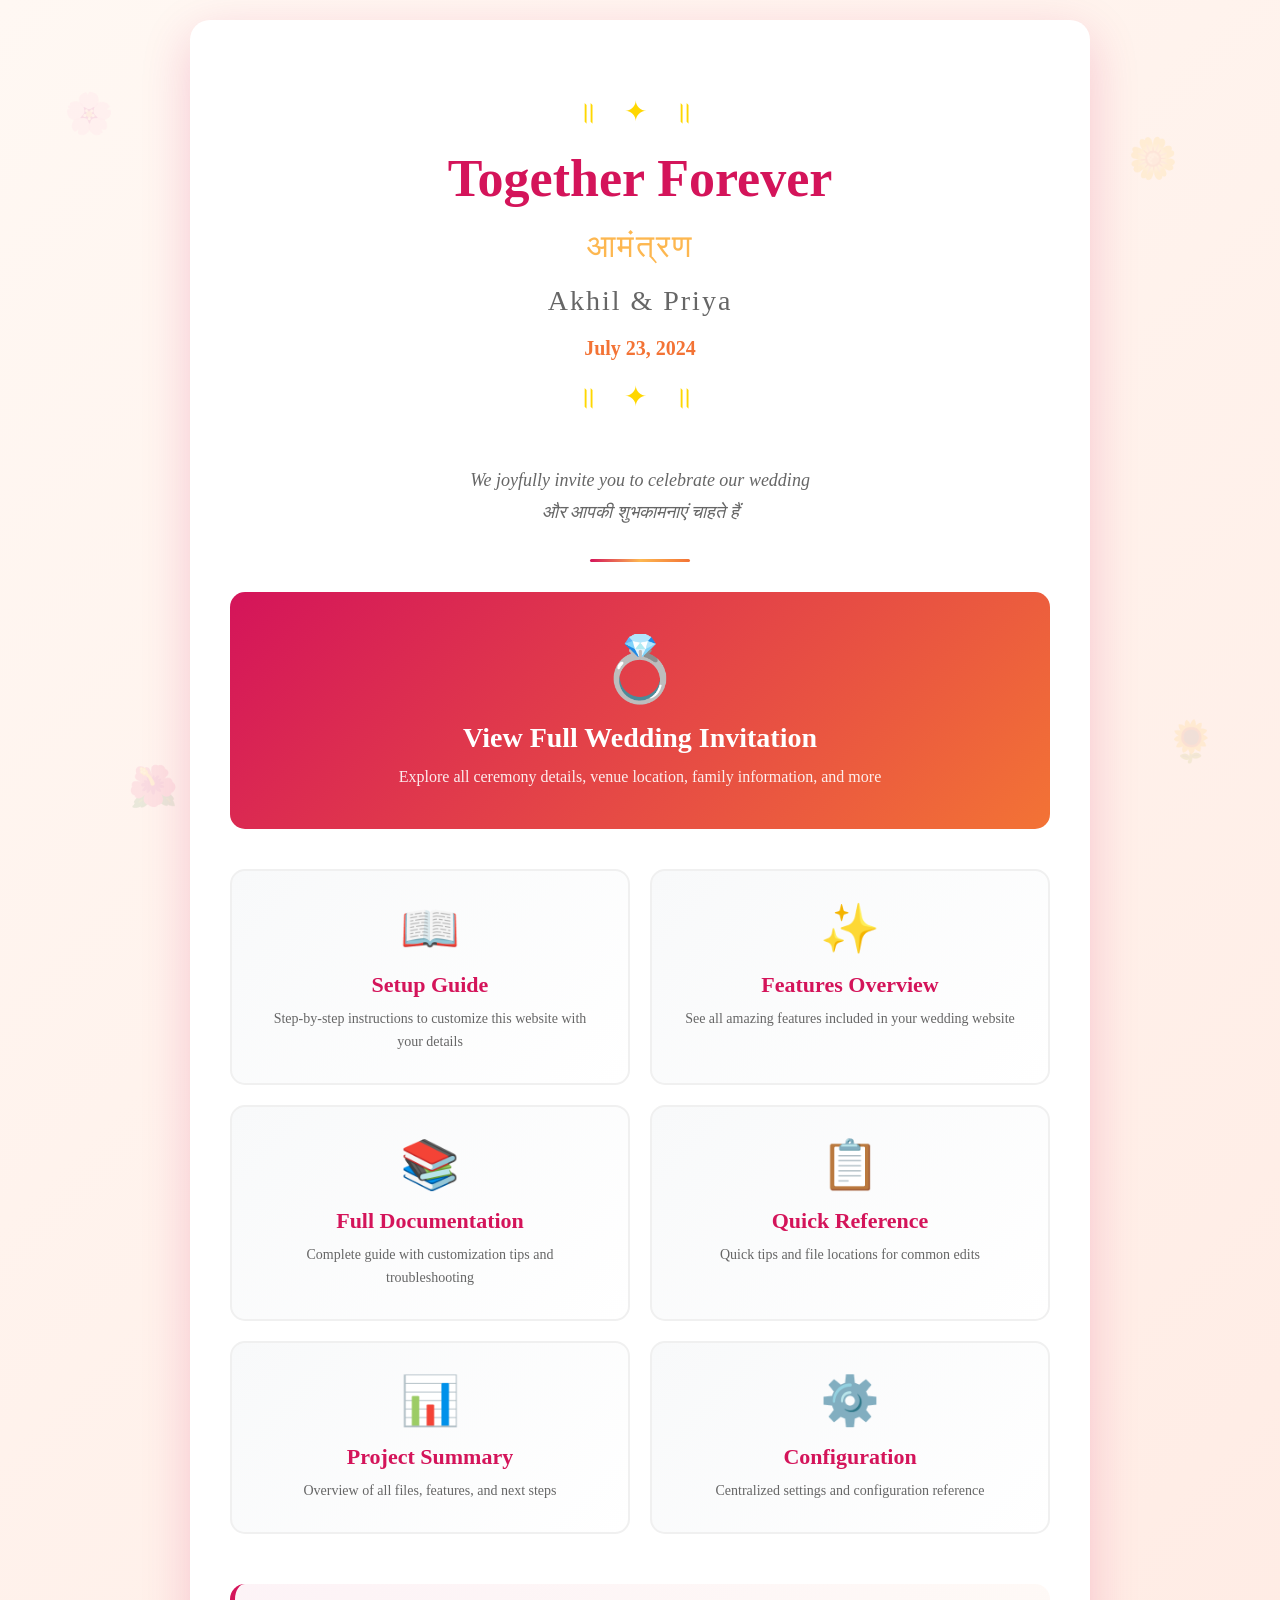
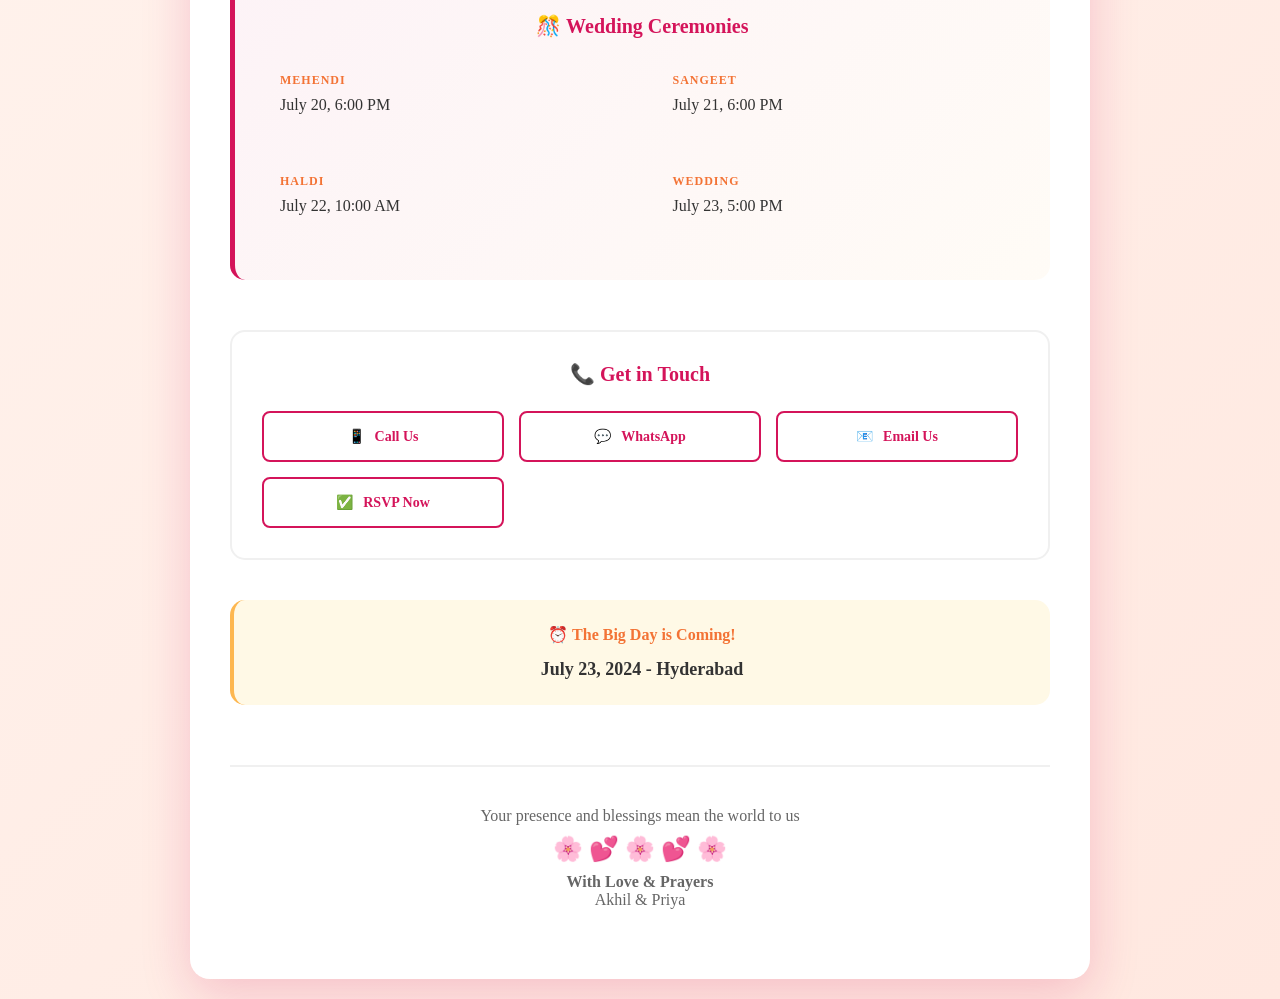
==== links.html @ 11f63180 "Add final link landing page with all navigation" ====
<!DOCTYPE html>
<html lang="en">
<head>
    <meta charset="UTF-8">
    <meta name="viewport" content="width=device-width, initial-scale=1.0">
    <title>Akhil & Priya - Wedding Invitation</title>
    <style>
        * {
            margin: 0;
            padding: 0;
            box-sizing: border-box;
        }

        body {
            font-family: 'Georgia', 'Garamond', serif;
            background: linear-gradient(135deg, #FFF8F3 0%, #FFE8E0 100%);
            min-height: 100vh;
            display: flex;
            align-items: center;
            justify-content: center;
            padding: 20px;
            overflow-x: hidden;
        }

        .container {
            max-width: 900px;
            width: 100%;
            background: white;
            border-radius: 20px;
            box-shadow: 0 15px 50px rgba(212, 20, 90, 0.2);
            padding: 60px 40px;
            text-align: center;
        }

        .header {
            margin-bottom: 50px;
        }

        .ornament {
            font-size: 28px;
            color: #FFD700;
            letter-spacing: 10px;
            margin: 15px 0;
        }

        h1 {
            font-size: 52px;
            color: #D4145A;
            margin: 20px 0;
            font-weight: bold;
        }

        .subtitle {
            font-size: 32px;
            color: #FDB750;
            margin: 10px 0;
            letter-spacing: 2px;
        }

        .names {
            font-size: 28px;
            color: #666;
            margin: 20px 0;
            letter-spacing: 2px;
        }

        .date {
            font-size: 20px;
            color: #F37335;
            margin: 20px 0;
            font-weight: bold;
        }

        .divider {
            width: 100px;
            height: 3px;
            background: linear-gradient(90deg, #D4145A, #FDB750, #F37335);
            margin: 30px auto;
            border-radius: 2px;
        }

        .description {
            color: #666;
            font-size: 18px;
            line-height: 1.8;
            margin: 30px 0;
            font-style: italic;
        }

        .links-grid {
            display: grid;
            grid-template-columns: repeat(auto-fit, minmax(280px, 1fr));
            gap: 20px;
            margin: 50px 0;
        }

        .link-card {
            background: linear-gradient(135deg, #f8f9fa 0%, #ffffff 100%);
            padding: 30px;
            border-radius: 15px;
            border: 2px solid #f0f0f0;
            transition: all 0.3s ease;
            text-decoration: none;
            color: inherit;
            cursor: pointer;
            display: block;
        }

        .link-card:hover {
            transform: translateY(-10px);
            box-shadow: 0 15px 30px rgba(212, 20, 90, 0.2);
            border-color: #D4145A;
        }

        .link-icon {
            font-size: 48px;
            margin-bottom: 15px;
            display: block;
        }

        .link-title {
            font-size: 22px;
            color: #D4145A;
            font-weight: bold;
            margin-bottom: 10px;
        }

        .link-desc {
            font-size: 14px;
            color: #666;
            line-height: 1.6;
        }

        .primary-link {
            grid-column: 1 / -1;
            background: linear-gradient(135deg, #D4145A 0%, #F37335 100%);
            color: white;
            padding: 40px;
            border: none;
        }

        .primary-link:hover {
            box-shadow: 0 20px 40px rgba(212, 20, 90, 0.3);
            transform: translateY(-8px);
        }

        .primary-link .link-title {
            color: white;
            font-size: 28px;
        }

        .primary-link .link-desc {
            color: rgba(255, 255, 255, 0.9);
            font-size: 16px;
        }

        .primary-link .link-icon {
            font-size: 64px;
        }

        .wedding-details {
            background: linear-gradient(135deg, rgba(212, 20, 90, 0.05) 0%, rgba(253, 183, 80, 0.05) 100%);
            padding: 30px;
            border-radius: 15px;
            margin: 50px 0;
            border-left: 5px solid #D4145A;
        }

        .wedding-details h3 {
            color: #D4145A;
            margin-bottom: 15px;
            font-size: 20px;
        }

        .detail-row {
            display: grid;
            grid-template-columns: 1fr 1fr;
            gap: 30px;
            margin: 20px 0;
            text-align: left;
        }

        .detail-item {
            padding: 15px;
        }

        .detail-label {
            color: #F37335;
            font-weight: bold;
            font-size: 12px;
            text-transform: uppercase;
            letter-spacing: 1px;
            margin-bottom: 8px;
        }

        .detail-value {
            color: #333;
            font-size: 16px;
        }

        .contact-section {
            background: white;
            padding: 30px;
            border-radius: 15px;
            margin: 40px 0;
            border: 2px solid #f0f0f0;
        }

        .contact-section h3 {
            color: #D4145A;
            margin-bottom: 25px;
            font-size: 20px;
        }

        .contact-buttons {
            display: grid;
            grid-template-columns: repeat(auto-fit, minmax(200px, 1fr));
            gap: 15px;
        }

        .contact-btn {
            padding: 15px 25px;
            border: 2px solid #D4145A;
            background: white;
            color: #D4145A;
            border-radius: 8px;
            text-decoration: none;
            font-weight: bold;
            cursor: pointer;
            transition: all 0.3s ease;
            display: inline-flex;
            align-items: center;
            justify-content: center;
            gap: 10px;
            font-size: 14px;
        }

        .contact-btn:hover {
            background: #D4145A;
            color: white;
            transform: translateY(-3px);
            box-shadow: 0 5px 15px rgba(212, 20, 90, 0.2);
        }

        .countdown {
            background: #FFF9E6;
            padding: 25px;
            border-radius: 15px;
            border-left: 4px solid #FDB750;
            margin: 40px 0;
        }

        .countdown h4 {
            color: #F37335;
            margin-bottom: 15px;
        }

        .countdown-text {
            font-size: 18px;
            color: #333;
            font-weight: bold;
        }

        .footer {
            margin-top: 60px;
            padding-top: 30px;
            border-top: 2px solid #f0f0f0;
            color: #666;
        }

        .footer-text {
            font-size: 16px;
            margin: 10px 0;
        }

        .footer-emoji {
            font-size: 24px;
            margin: 10px 0;
        }

        .flower-animation {
            position: fixed;
            top: 0;
            left: 0;
            width: 100%;
            height: 100%;
            pointer-events: none;
            z-index: 0;
            overflow: hidden;
        }

        .flower {
            position: absolute;
            font-size: 40px;
            opacity: 0.1;
            animation: float 6s ease-in-out infinite;
        }

        .flower-1 { left: 5%; top: 10%; animation-delay: 0s; }
        .flower-2 { right: 8%; top: 15%; animation-delay: 2s; }
        .flower-3 { left: 10%; bottom: 10%; animation-delay: 4s; }
        .flower-4 { right: 5%; bottom: 15%; animation-delay: 1s; }
        .flower-5 { left: 50%; top: 5%; animation-delay: 3s; }

        @keyframes float {
            0%, 100% { transform: translateY(0px) rotate(0deg); }
            50% { transform: translateY(-30px) rotate(180deg); }
        }

        .container {
            position: relative;
            z-index: 1;
        }

        @media (max-width: 768px) {
            .container {
                padding: 40px 25px;
            }

            h1 {
                font-size: 36px;
            }

            .subtitle {
                font-size: 24px;
            }

            .names {
                font-size: 22px;
            }

            .links-grid {
                grid-template-columns: 1fr;
            }

            .primary-link {
                padding: 30px 20px;
            }

            .detail-row {
                grid-template-columns: 1fr;
                gap: 0;
            }

            .contact-buttons {
                grid-template-columns: 1fr;
            }
        }

        @media (max-width: 480px) {
            .container {
                padding: 30px 20px;
                border-radius: 15px;
            }

            h1 {
                font-size: 28px;
            }

            .subtitle {
                font-size: 20px;
            }

            .names {
                font-size: 18px;
            }

            .ornament {
                font-size: 20px;
                letter-spacing: 5px;
            }
        }
    </style>
</head>
<body>
    <div class="flower-animation">
        <div class="flower flower-1">🌸</div>
        <div class="flower flower-2">🌼</div>
        <div class="flower flower-3">🌺</div>
        <div class="flower flower-4">🌻</div>
        <div class="flower flower-5">🌷</div>
    </div>

    <div class="container">
        <div class="header">
            <div class="ornament">॥ ✦ ॥</div>
            <h1>Together Forever</h1>
            <div class="subtitle">आमंत्रण</div>
            <div class="names">Akhil & Priya</div>
            <div class="date">July 23, 2024</div>
            <div class="ornament">॥ ✦ ॥</div>
        </div>

        <div class="description">
            We joyfully invite you to celebrate our wedding<br>
            और आपकी शुभकामनाएं चाहते हैं
        </div>

        <div class="divider"></div>

        <!-- Main Wedding Invitation -->
        <a href="index.html" class="link-card primary-link">
            <span class="link-icon">💍</span>
            <div class="link-title">View Full Wedding Invitation</div>
            <div class="link-desc">Explore all ceremony details, venue location, family information, and more</div>
        </a>

        <!-- Other Links -->
        <div class="links-grid" style="margin-top: 40px;">
            <a href="setup-guide.html" class="link-card">
                <span class="link-icon">📖</span>
                <div class="link-title">Setup Guide</div>
                <div class="link-desc">Step-by-step instructions to customize this website with your details</div>
            </a>

            <a href="features-overview.html" class="link-card">
                <span class="link-icon">✨</span>
                <div class="link-title">Features Overview</div>
                <div class="link-desc">See all amazing features included in your wedding website</div>
            </a>

            <a href="README.md" class="link-card" target="_blank">
                <span class="link-icon">📚</span>
                <div class="link-title">Full Documentation</div>
                <div class="link-desc">Complete guide with customization tips and troubleshooting</div>
            </a>

            <a href="QUICK_REFERENCE.txt" class="link-card" target="_blank">
                <span class="link-icon">📋</span>
                <div class="link-title">Quick Reference</div>
                <div class="link-desc">Quick tips and file locations for common edits</div>
            </a>

            <a href="PROJECT_SUMMARY.md" class="link-card" target="_blank">
                <span class="link-icon">📊</span>
                <div class="link-title">Project Summary</div>
                <div class="link-desc">Overview of all files, features, and next steps</div>
            </a>

            <a href="config.js" class="link-card" target="_blank">
                <span class="link-icon">⚙️</span>
                <div class="link-title">Configuration</div>
                <div class="link-desc">Centralized settings and configuration reference</div>
            </a>
        </div>

        <!-- Wedding Details -->
        <div class="wedding-details">
            <h3>🎊 Wedding Ceremonies</h3>
            <div class="detail-row">
                <div class="detail-item">
                    <div class="detail-label">Mehendi</div>
                    <div class="detail-value">July 20, 6:00 PM</div>
                </div>
                <div class="detail-item">
                    <div class="detail-label">Sangeet</div>
                    <div class="detail-value">July 21, 6:00 PM</div>
                </div>
                <div class="detail-item">
                    <div class="detail-label">Haldi</div>
                    <div class="detail-value">July 22, 10:00 AM</div>
                </div>
                <div class="detail-item">
                    <div class="detail-label">Wedding</div>
                    <div class="detail-value">July 23, 5:00 PM</div>
                </div>
            </div>
        </div>

        <!-- Contact Section -->
        <div class="contact-section">
            <h3>📞 Get in Touch</h3>
            <div class="contact-buttons">
                <a href="tel:+919876543210" class="contact-btn">
                    <span>📱</span> Call Us
                </a>
                <a href="https://wa.me/919876543210?text=Hello%20Akhil%20and%20Priya" class="contact-btn" target="_blank">
                    <span>💬</span> WhatsApp
                </a>
                <a href="mailto:akhil.priya@email.com" class="contact-btn">
                    <span>📧</span> Email Us
                </a>
                <a href="https://forms.gle/your-rsvp-form-link" class="contact-btn" target="_blank">
                    <span>✅</span> RSVP Now
                </a>
            </div>
        </div>

        <!-- Countdown -->
        <div class="countdown">
            <h4>⏰ The Big Day is Coming!</h4>
            <div class="countdown-text">
                July 23, 2024 - Hyderabad
            </div>
        </div>

        <!-- Footer -->
        <div class="footer">
            <div class="footer-text">
                Your presence and blessings mean the world to us
            </div>
            <div class="footer-emoji">
                🌸 💕 🌸 💕 🌸
            </div>
            <div class="footer-text">
                <strong>With Love & Prayers</strong><br>
                Akhil & Priya
            </div>
        </div>
    </div>

    <script>
        // Update contact links with actual details
        document.addEventListener('DOMContentLoaded', function() {
            // You can update these with your actual contact details
            const phone = "9876543210";
            const email = "akhil.priya@email.com";
            
            // Update phone links
            const callBtn = document.querySelector('a[href*="tel:"]');
            if(callBtn) callBtn.href = `tel:+91${phone}`;
            
            const whatsappBtn = document.querySelector('a[href*="wa.me"]');
            if(whatsappBtn) whatsappBtn.href = `https://wa.me/91${phone}?text=Hello%20Akhil%20and%20Priya`;
            
            const emailBtn = document.querySelector('a[href*="mailto:"]');
            if(emailBtn) emailBtn.href = `mailto:${email}`;
        });
    </script>
</body>
</html>
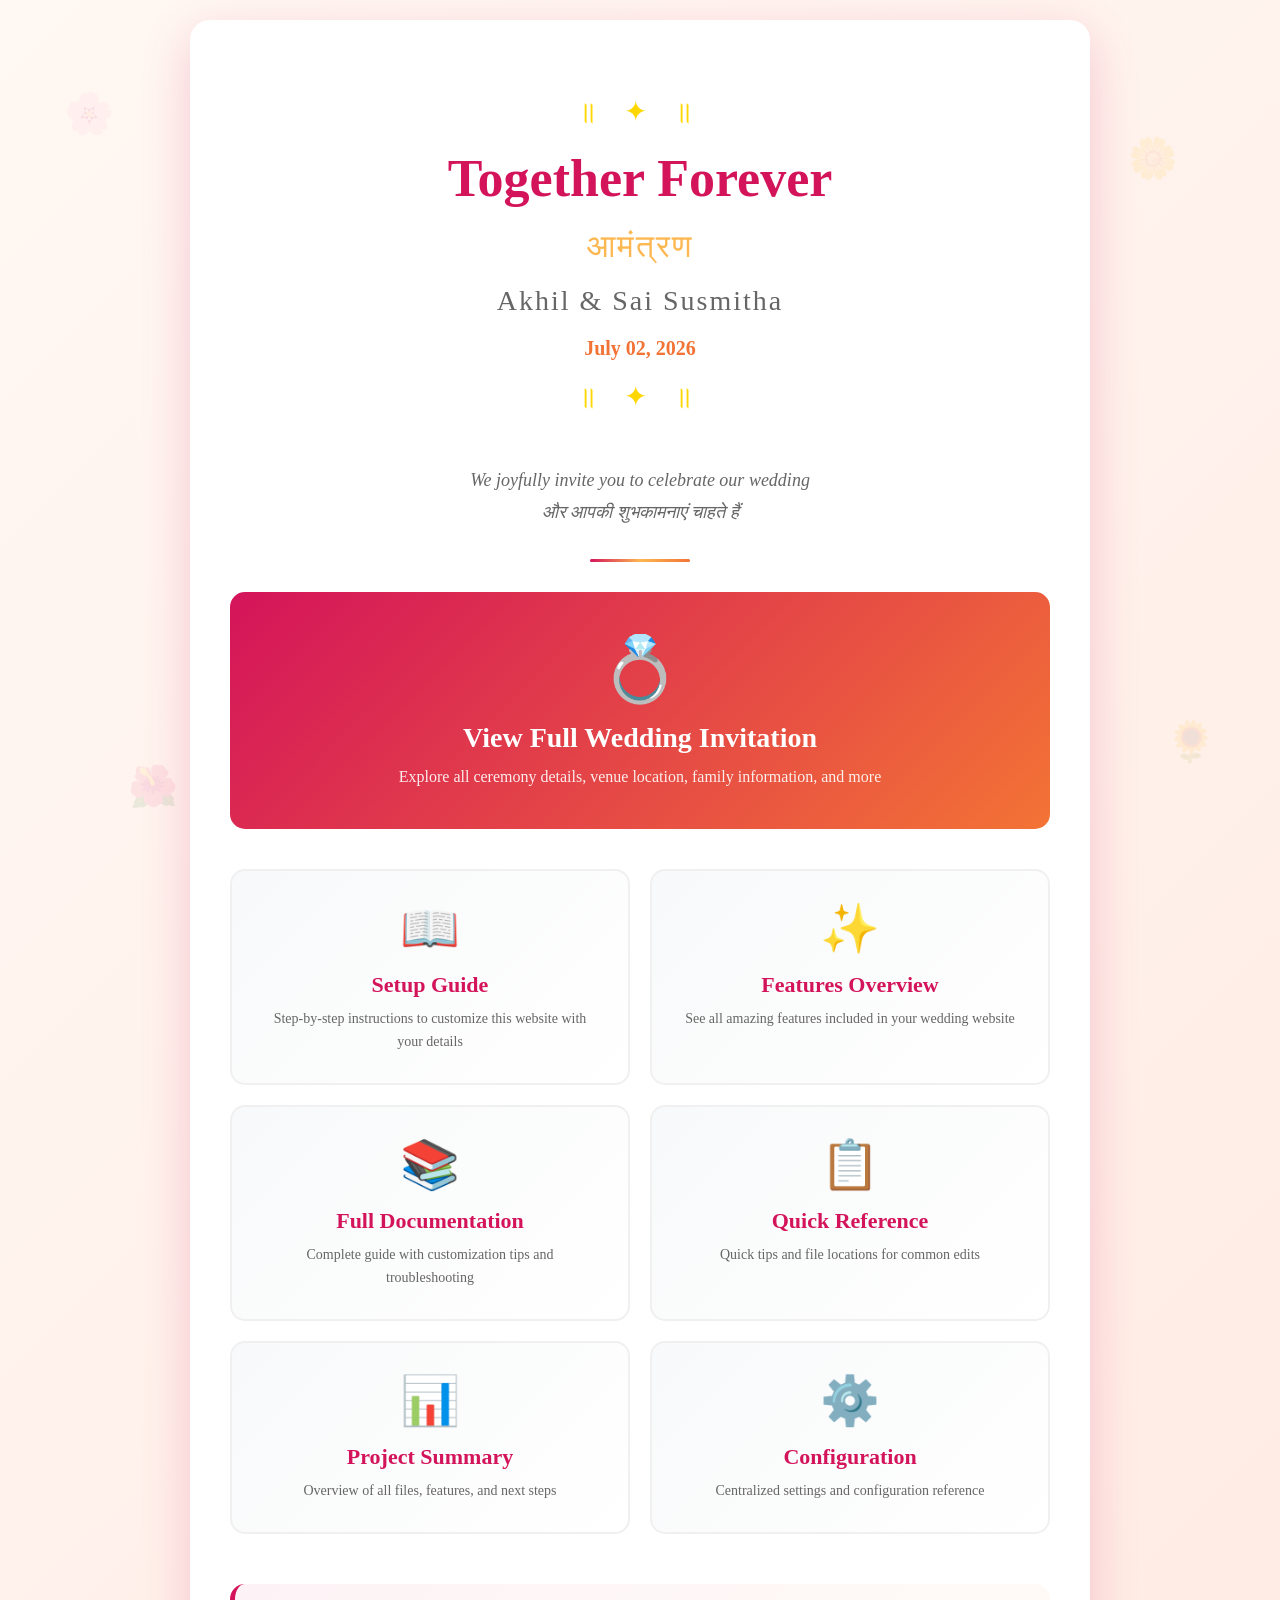
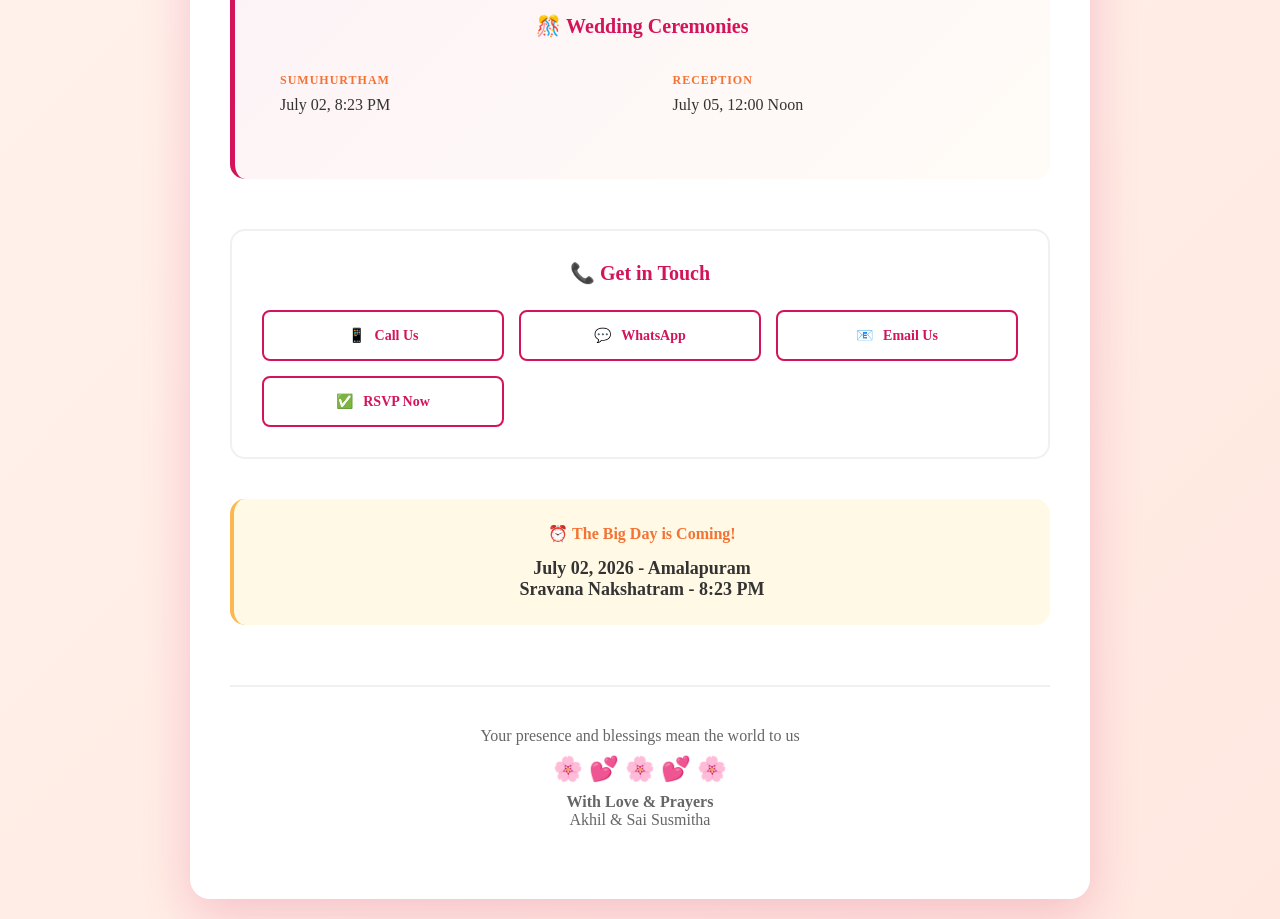
==== commit 91151f72: "Update with actual wedding details - Akhil & Sai Susmitha, July 02 2026" ====
--- a/links.html
+++ b/links.html
@@ -386,8 +386,8 @@
             <div class="ornament">॥ ✦ ॥</div>
             <h1>Together Forever</h1>
             <div class="subtitle">आमंत्रण</div>
-            <div class="names">Akhil & Priya</div>
-            <div class="date">July 23, 2024</div>
+            <div class="names">Akhil & Sai Susmitha</div>
+            <div class="date">July 02, 2026</div>
             <div class="ornament">॥ ✦ ॥</div>
         </div>
 
@@ -449,20 +449,12 @@
             <h3>🎊 Wedding Ceremonies</h3>
             <div class="detail-row">
                 <div class="detail-item">
-                    <div class="detail-label">Mehendi</div>
-                    <div class="detail-value">July 20, 6:00 PM</div>
+                    <div class="detail-label">Sumuhurtham</div>
+                    <div class="detail-value">July 02, 8:23 PM</div>
                 </div>
                 <div class="detail-item">
-                    <div class="detail-label">Sangeet</div>
-                    <div class="detail-value">July 21, 6:00 PM</div>
-                </div>
-                <div class="detail-item">
-                    <div class="detail-label">Haldi</div>
-                    <div class="detail-value">July 22, 10:00 AM</div>
-                </div>
-                <div class="detail-item">
-                    <div class="detail-label">Wedding</div>
-                    <div class="detail-value">July 23, 5:00 PM</div>
+                    <div class="detail-label">Reception</div>
+                    <div class="detail-value">July 05, 12:00 Noon</div>
                 </div>
             </div>
         </div>
@@ -490,7 +482,8 @@
         <div class="countdown">
             <h4>⏰ The Big Day is Coming!</h4>
             <div class="countdown-text">
-                July 23, 2024 - Hyderabad
+                July 02, 2026 - Amalapuram<br>
+                Sravana Nakshatram - 8:23 PM
             </div>
         </div>
 
@@ -504,7 +497,7 @@
             </div>
             <div class="footer-text">
                 <strong>With Love & Prayers</strong><br>
-                Akhil & Priya
+                Akhil & Sai Susmitha
             </div>
         </div>
     </div>
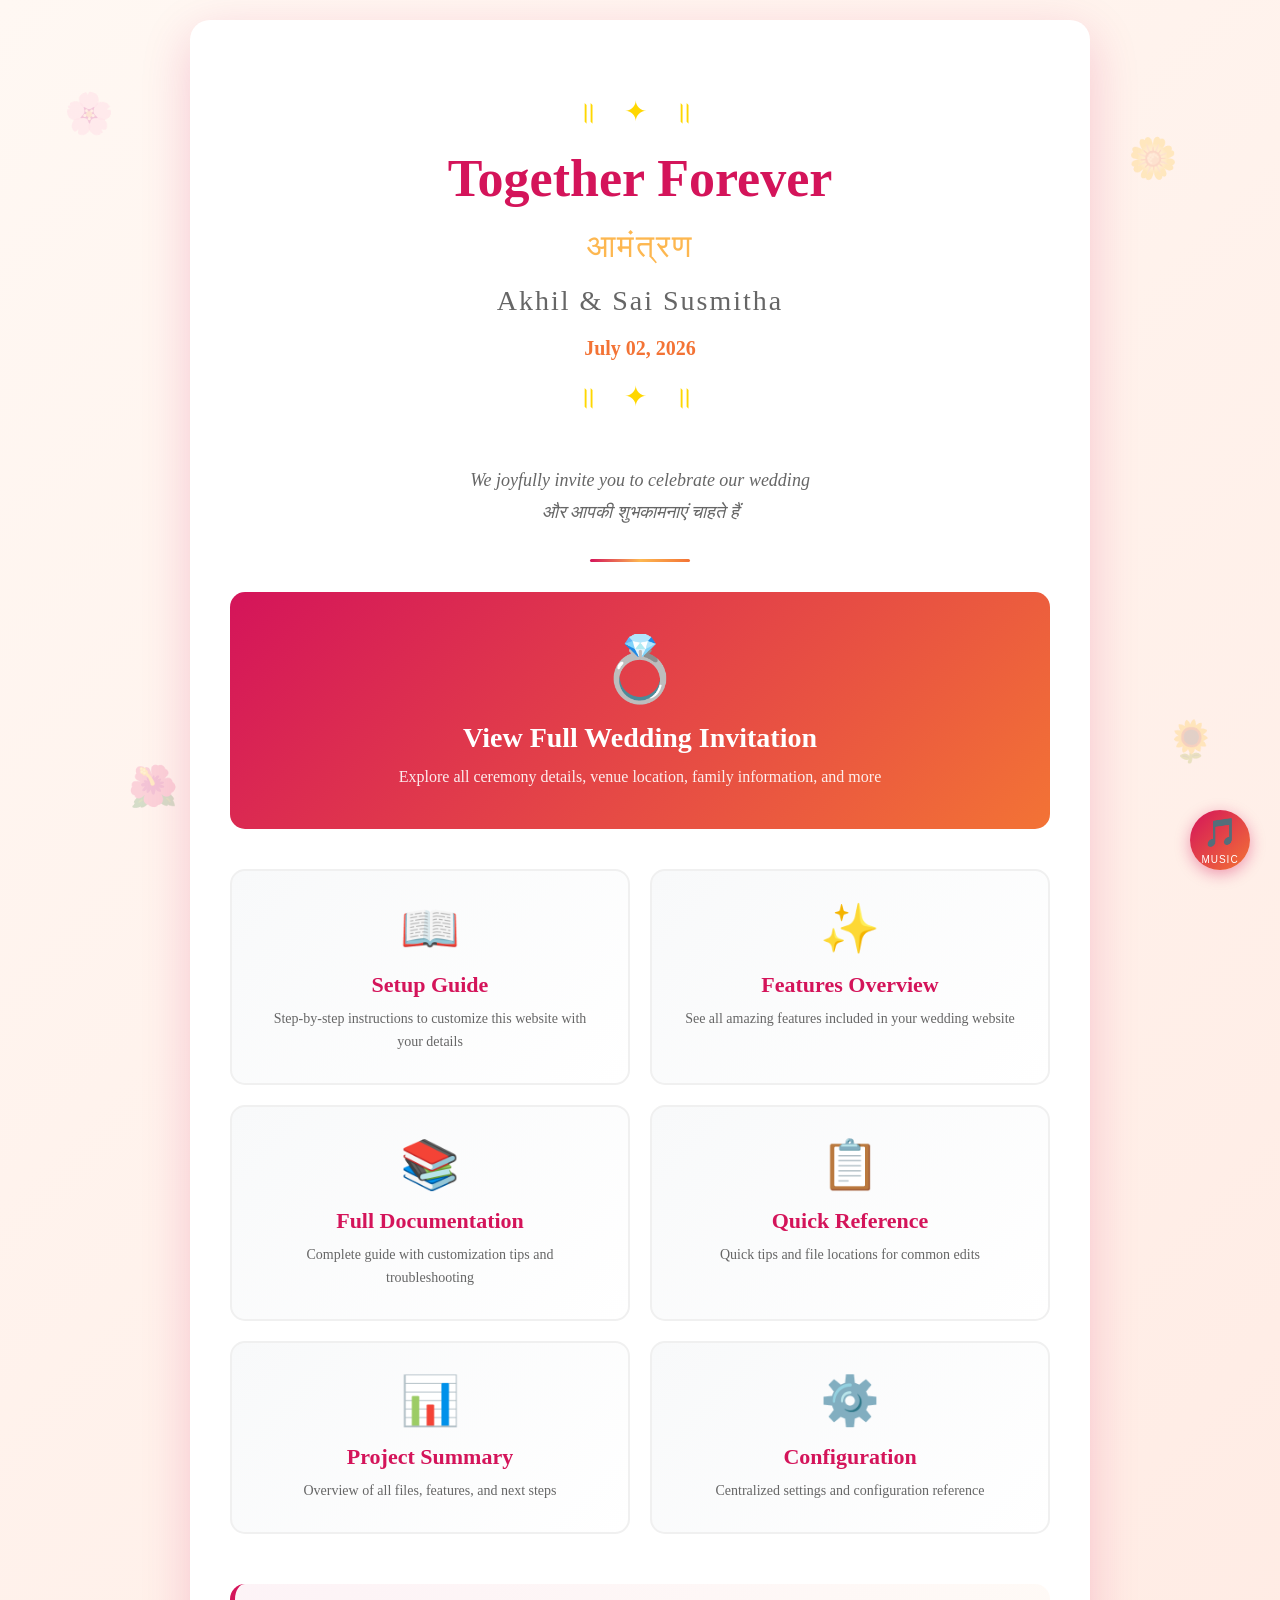
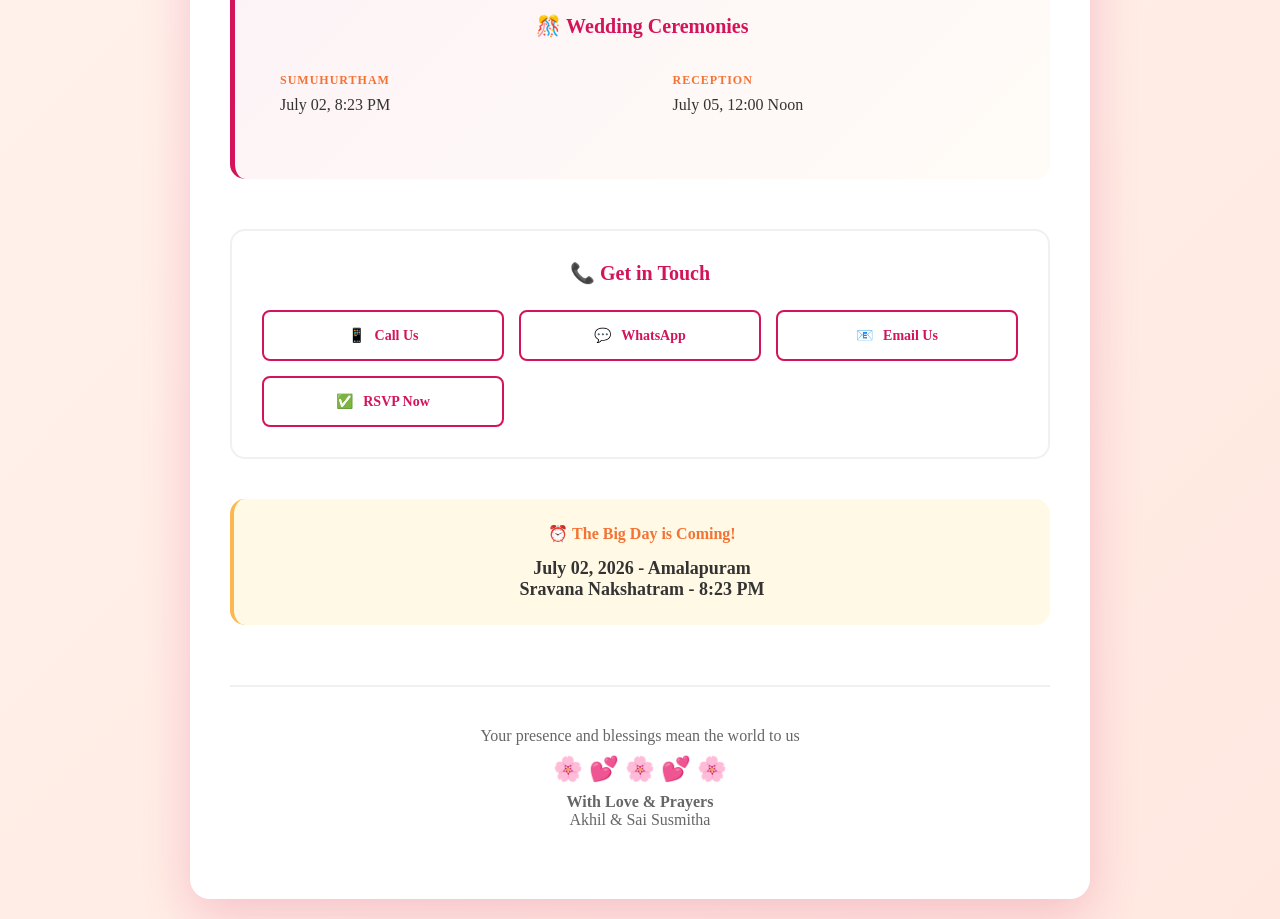
==== commit d462add9: "Add beautiful animations and background music player" ====
--- a/links.html
+++ b/links.html
@@ -3,7 +3,7 @@
 <head>
     <meta charset="UTF-8">
     <meta name="viewport" content="width=device-width, initial-scale=1.0">
-    <title>Akhil & Priya - Wedding Invitation</title>
+    <title>Akhil & Sai Susmitha - Wedding Invitation</title>
     <style>
         * {
             margin: 0;
@@ -370,9 +370,110 @@
                 letter-spacing: 5px;
             }
         }
+
+        /* Music Player */
+        .music-player {
+            position: fixed;
+            bottom: 30px;
+            right: 30px;
+            z-index: 999;
+        }
+
+        .music-btn {
+            width: 60px;
+            height: 60px;
+            border-radius: 50%;
+            background: linear-gradient(135deg, #D4145A, #F37335);
+            color: white;
+            border: none;
+            font-size: 24px;
+            cursor: pointer;
+            box-shadow: 0 4px 15px rgba(212, 20, 90, 0.4);
+            transition: all 0.3s ease;
+            display: flex;
+            align-items: center;
+            justify-content: center;
+            flex-direction: column;
+            gap: 5px;
+        }
+
+        .music-btn:hover {
+            transform: scale(1.1);
+            box-shadow: 0 6px 20px rgba(212, 20, 90, 0.6);
+        }
+
+        .music-btn.playing {
+            animation: musicBeat 0.6s ease-in-out infinite;
+        }
+
+        .music-icon {
+            font-size: 28px;
+        }
+
+        .music-text {
+            font-size: 10px;
+            text-transform: uppercase;
+            letter-spacing: 1px;
+        }
+
+        @keyframes musicBeat {
+            0%, 100% { transform: scale(1); }
+            50% { transform: scale(1.15); }
+        }
+
+        /* Confetti Animation */
+        #confetti-container {
+            position: fixed;
+            top: 0;
+            left: 0;
+            width: 100%;
+            height: 100%;
+            pointer-events: none;
+            z-index: 10;
+        }
+
+        .confetti-piece {
+            position: fixed;
+            width: 10px;
+            height: 10px;
+            pointer-events: none;
+            z-index: 999;
+        }
+
+        @keyframes confettiFall {
+            0% {
+                opacity: 1;
+                transform: translateY(-100px) rotate(0deg);
+            }
+            100% {
+                opacity: 0;
+                transform: translateY(100vh) rotate(720deg);
+            }
+        }
     </style>
 </head>
 <body>
+    <div class="flower-animation">
+        <div class="flower flower-1">🌸</div>
+        <div class="flower flower-2">🌼</div>
+        <div class="flower flower-3">🌺</div>
+        <div class="flower flower-4">🌻</div>
+        <div class="flower flower-5">🌷</div>
+    </div>
+
+    <!-- Music Player -->
+    <div class="music-player">
+        <button id="musicToggle" class="music-btn" title="Toggle Music">
+            <span class="music-icon">🎵</span>
+            <span class="music-text">Music</span>
+        </button>
+        <audio id="backgroundMusic" loop>
+            <source src="https://www.soundhelix.com/examples/mp3/SoundHelix-Song-1.mp3" type="audio/mpeg">
+        </audio>
+    </div>
+
+    <!-- Confetti Container -->
+    <div id="confetti-container"></div>
     <div class="flower-animation">
         <div class="flower flower-1">🌸</div>
         <div class="flower flower-2">🌼</div>
@@ -503,6 +604,80 @@
     </div>
 
     <script>
+        // Music Player Functionality
+        document.addEventListener('DOMContentLoaded', function() {
+            const musicBtn = document.getElementById('musicToggle');
+            const audio = document.getElementById('backgroundMusic');
+            let isPlaying = false;
+
+            if (musicBtn && audio) {
+                musicBtn.addEventListener('click', function() {
+                    if (isPlaying) {
+                        audio.pause();
+                        musicBtn.classList.remove('playing');
+                        isPlaying = false;
+                    } else {
+                        audio.play().catch(function(error) {
+                            console.log("Audio play failed:", error);
+                        });
+                        musicBtn.classList.add('playing');
+                        isPlaying = true;
+                    }
+                });
+
+                // Start music automatically with user interaction
+                document.addEventListener('click', function autoStart() {
+                    if (!isPlaying) {
+                        audio.play().catch(function(error) {
+                            console.log("Auto-play prevented by browser");
+                        });
+                        musicBtn.classList.add('playing');
+                        isPlaying = true;
+                        document.removeEventListener('click', autoStart);
+                    }
+                }, { once: true });
+            }
+        });
+
+        // Confetti Animation
+        function createConfetti() {
+            const container = document.getElementById('confetti-container');
+            if (!container) return;
+
+            const colors = ['#D4145A', '#FDB750', '#F37335', '#FFD700', '#FF69B4', '#FF1493'];
+            const confettiCount = 50;
+
+            for (let i = 0; i < confettiCount; i++) {
+                const confetti = document.createElement('div');
+                confetti.className = 'confetti-piece';
+                
+                const size = Math.random() * 10 + 5;
+                const color = colors[Math.floor(Math.random() * colors.length)];
+                const left = Math.random() * 100;
+                const delay = Math.random() * 0.5;
+                const duration = Math.random() * 2 + 2.5;
+
+                confetti.style.left = left + '%';
+                confetti.style.top = '-20px';
+                confetti.style.width = size + 'px';
+                confetti.style.height = size + 'px';
+                confetti.style.backgroundColor = color;
+                confetti.style.borderRadius = '50%';
+                confetti.style.animation = `confettiFall ${duration}s linear ${delay}s forwards`;
+
+                container.appendChild(confetti);
+
+                setTimeout(() => {
+                    confetti.remove();
+                }, (duration + delay) * 1000);
+            }
+        }
+
+        // Trigger confetti on page load
+        window.addEventListener('load', function() {
+            setTimeout(createConfetti, 500);
+        });
+
         // Update contact links with actual details
         document.addEventListener('DOMContentLoaded', function() {
             // You can update these with your actual contact details
@@ -514,7 +689,7 @@
             if(callBtn) callBtn.href = `tel:+91${phone}`;
             
             const whatsappBtn = document.querySelector('a[href*="wa.me"]');
-            if(whatsappBtn) whatsappBtn.href = `https://wa.me/91${phone}?text=Hello%20Akhil%20and%20Priya`;
+            if(whatsappBtn) whatsappBtn.href = `https://wa.me/91${phone}?text=Hello%20Akhil%20and%20Sai%20Susmitha`;
             
             const emailBtn = document.querySelector('a[href*="mailto:"]');
             if(emailBtn) emailBtn.href = `mailto:${email}`;
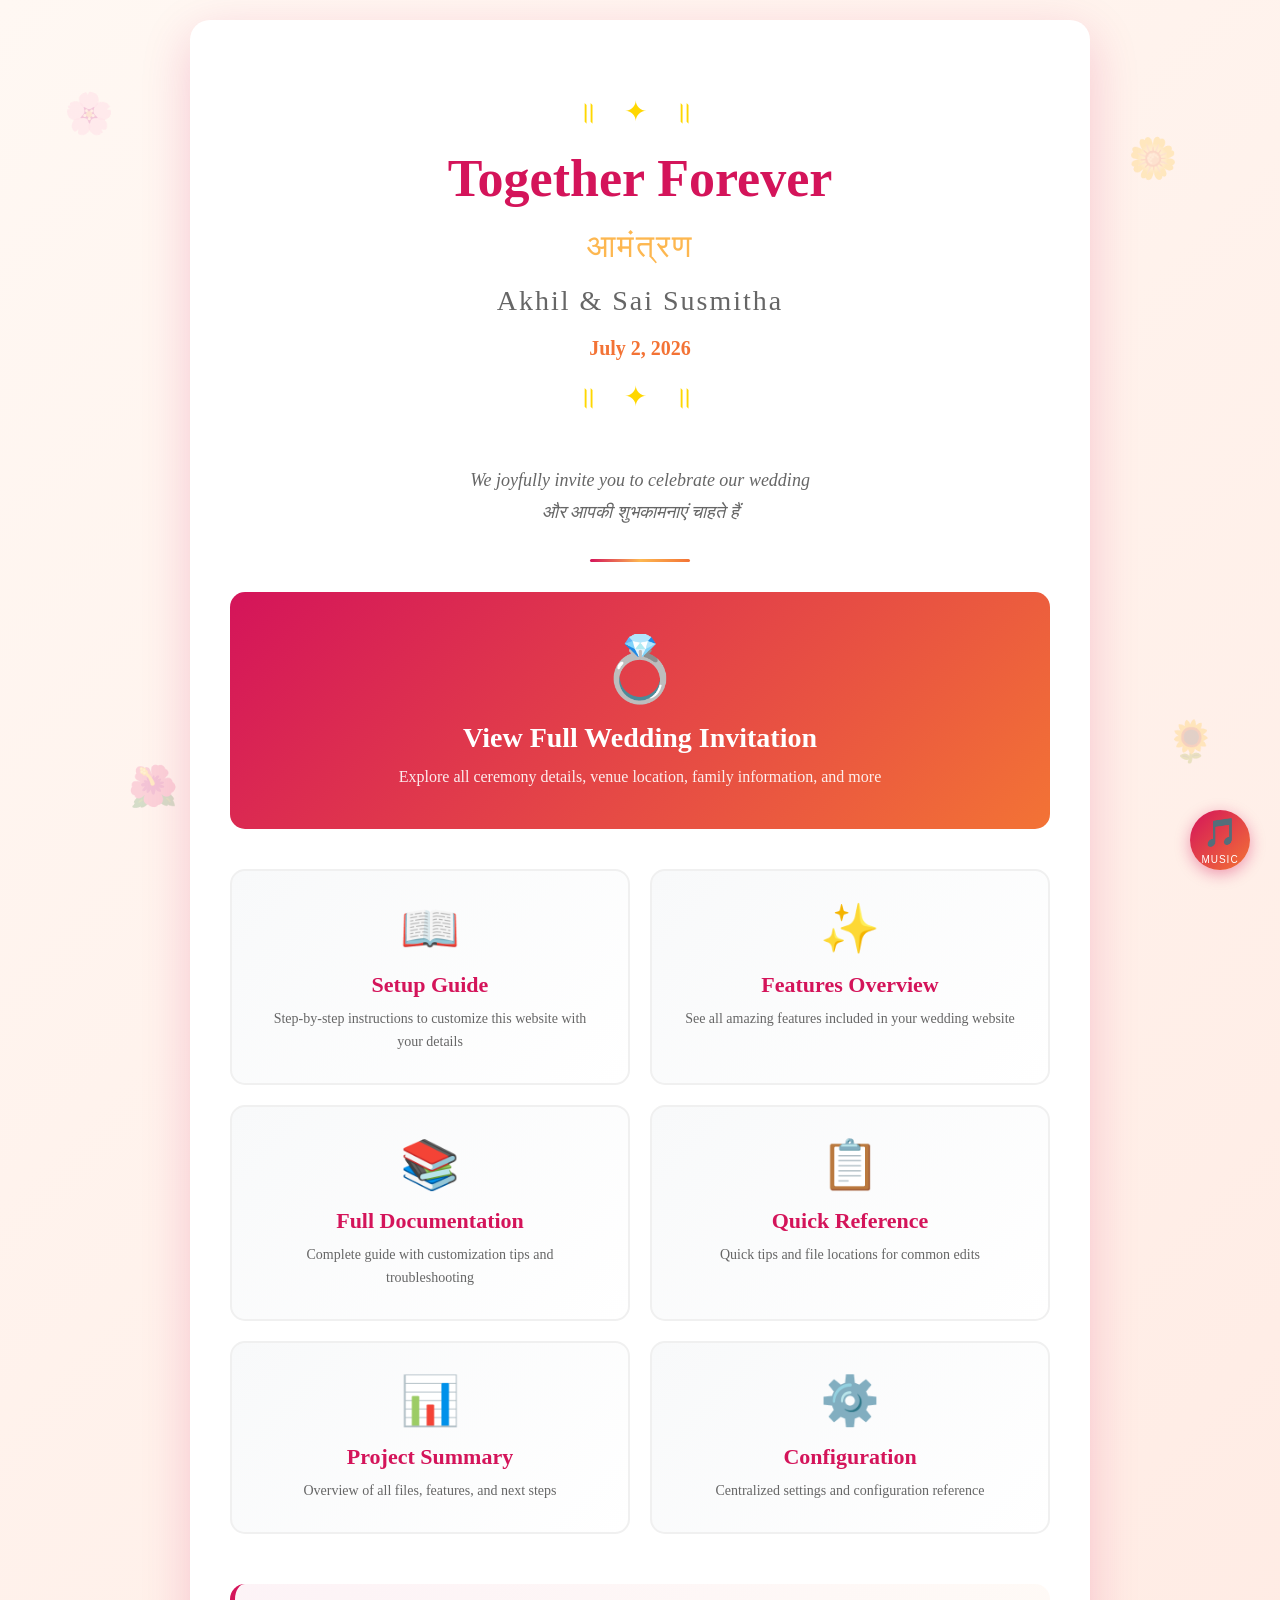
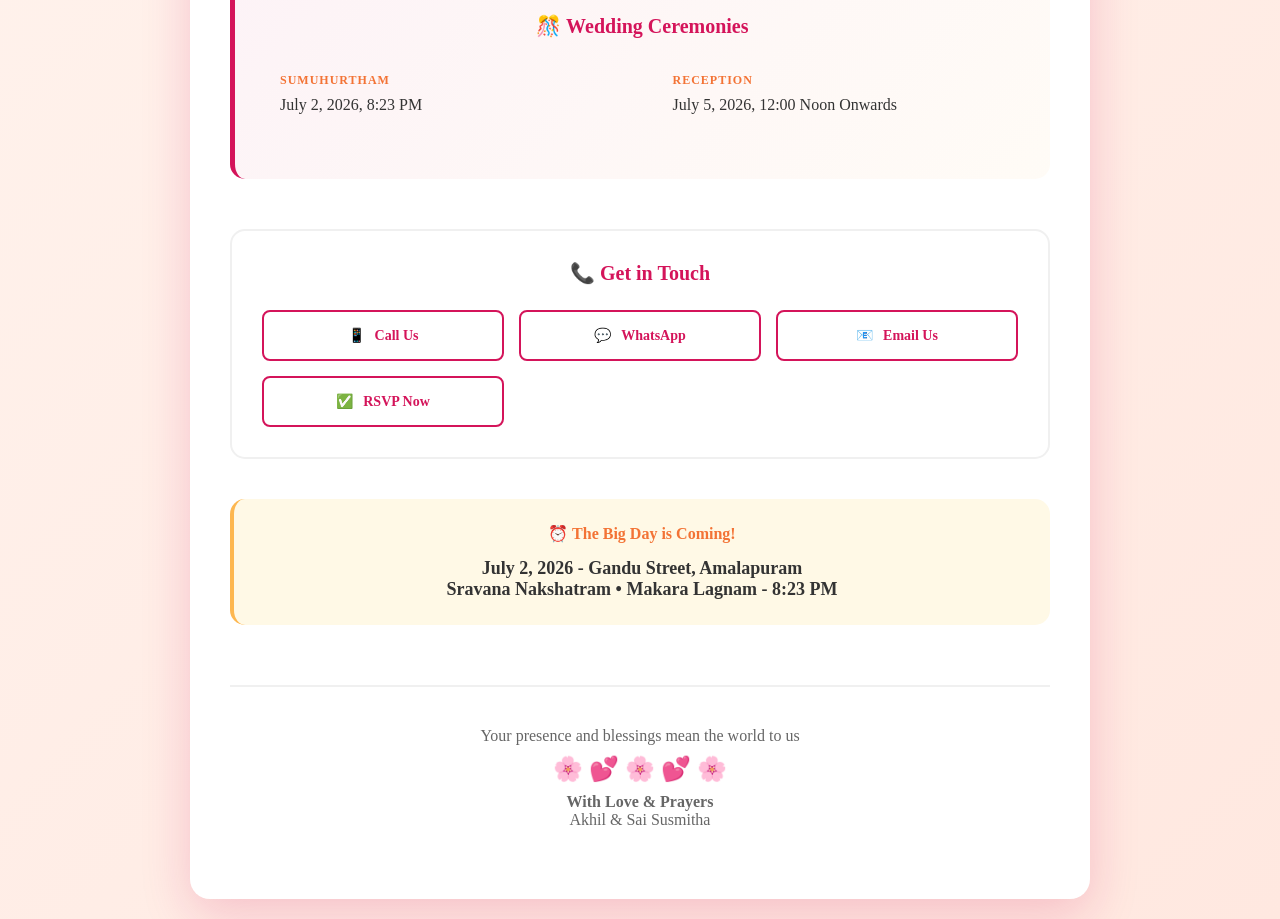
==== commit 73e13f6f: "Make links.html dynamic using config.js (populate names, dates, contacts, RSVP)" ====
--- a/links.html
+++ b/links.html
@@ -451,6 +451,7 @@
             }
         }
     </style>
+    <script src="config.js"></script>
 </head>
 <body>
     <div class="flower-animation">
@@ -694,6 +695,58 @@
             const emailBtn = document.querySelector('a[href*="mailto:"]');
             if(emailBtn) emailBtn.href = `mailto:${email}`;
         });
+
+        // Populate page from config.js when available
+        document.addEventListener('DOMContentLoaded', function() {
+            if (typeof weddingConfig === 'undefined') return;
+
+            // Names
+            const namesEl = document.querySelector('.names');
+            if (namesEl && weddingConfig.groom && weddingConfig.bride) {
+                namesEl.textContent = `${weddingConfig.groom.name} & ${weddingConfig.bride.name}`;
+            }
+
+            // Main date
+            const dateEl = document.querySelector('.date');
+            if (dateEl && weddingConfig.ceremonies && weddingConfig.ceremonies[0]) {
+                dateEl.textContent = weddingConfig.ceremonies[0].date;
+            }
+
+            // Wedding details (Sumuhurtham and Reception)
+            const detailValues = document.querySelectorAll('.wedding-details .detail-value');
+            if (detailValues && weddingConfig.ceremonies) {
+                if (detailValues[0] && weddingConfig.ceremonies[0]) {
+                    detailValues[0].textContent = `${weddingConfig.ceremonies[0].date}, ${weddingConfig.ceremonies[0].time}`;
+                }
+                if (detailValues[1] && weddingConfig.ceremonies[1]) {
+                    detailValues[1].textContent = `${weddingConfig.ceremonies[1].date}, ${weddingConfig.ceremonies[1].time}`;
+                }
+            }
+
+            // Contact links
+            const phone = (weddingConfig.contact && weddingConfig.contact.phone) ? weddingConfig.contact.phone.replace(/\s+/g,'') : null;
+            const email = (weddingConfig.contact && weddingConfig.contact.email) ? weddingConfig.contact.email : null;
+            const whatsapp = (weddingConfig.contact && weddingConfig.contact.whatsapp) ? weddingConfig.contact.whatsapp.replace(/\s+/g,'').replace('+','') : null;
+
+            const callBtn = document.querySelector('a[href*="tel:"]');
+            if (callBtn && phone) callBtn.href = `tel:${phone}`;
+
+            const whatsappBtn = document.querySelector('a[href*="wa.me"]');
+            if (whatsappBtn && whatsapp) whatsappBtn.href = `https://wa.me/${whatsapp}?text=Hello%20${encodeURIComponent(weddingConfig.groom.name)}%20and%20${encodeURIComponent(weddingConfig.bride.name)}`;
+
+            const emailBtn = document.querySelector('a[href*="mailto:"]');
+            if (emailBtn && email) emailBtn.href = `mailto:${email}`;
+
+            // RSVP button
+            const rsvpBtn = Array.from(document.querySelectorAll('.contact-btn')).find(a => a.textContent.includes('RSVP'));
+            if (rsvpBtn && weddingConfig.rsvp && weddingConfig.rsvp.googleFormLink) rsvpBtn.href = weddingConfig.rsvp.googleFormLink;
+
+            // Countdown text
+            const countdownText = document.querySelector('.countdown-text');
+            if (countdownText && weddingConfig.ceremonies && weddingConfig.ceremonies[0]) {
+                countdownText.innerHTML = `${weddingConfig.ceremonies[0].date} - ${weddingConfig.venue.address}<br>${weddingConfig.ceremonies[0].details || ''} - ${weddingConfig.ceremonies[0].time}`;
+            }
+        });
     </script>
 </body>
 </html>
